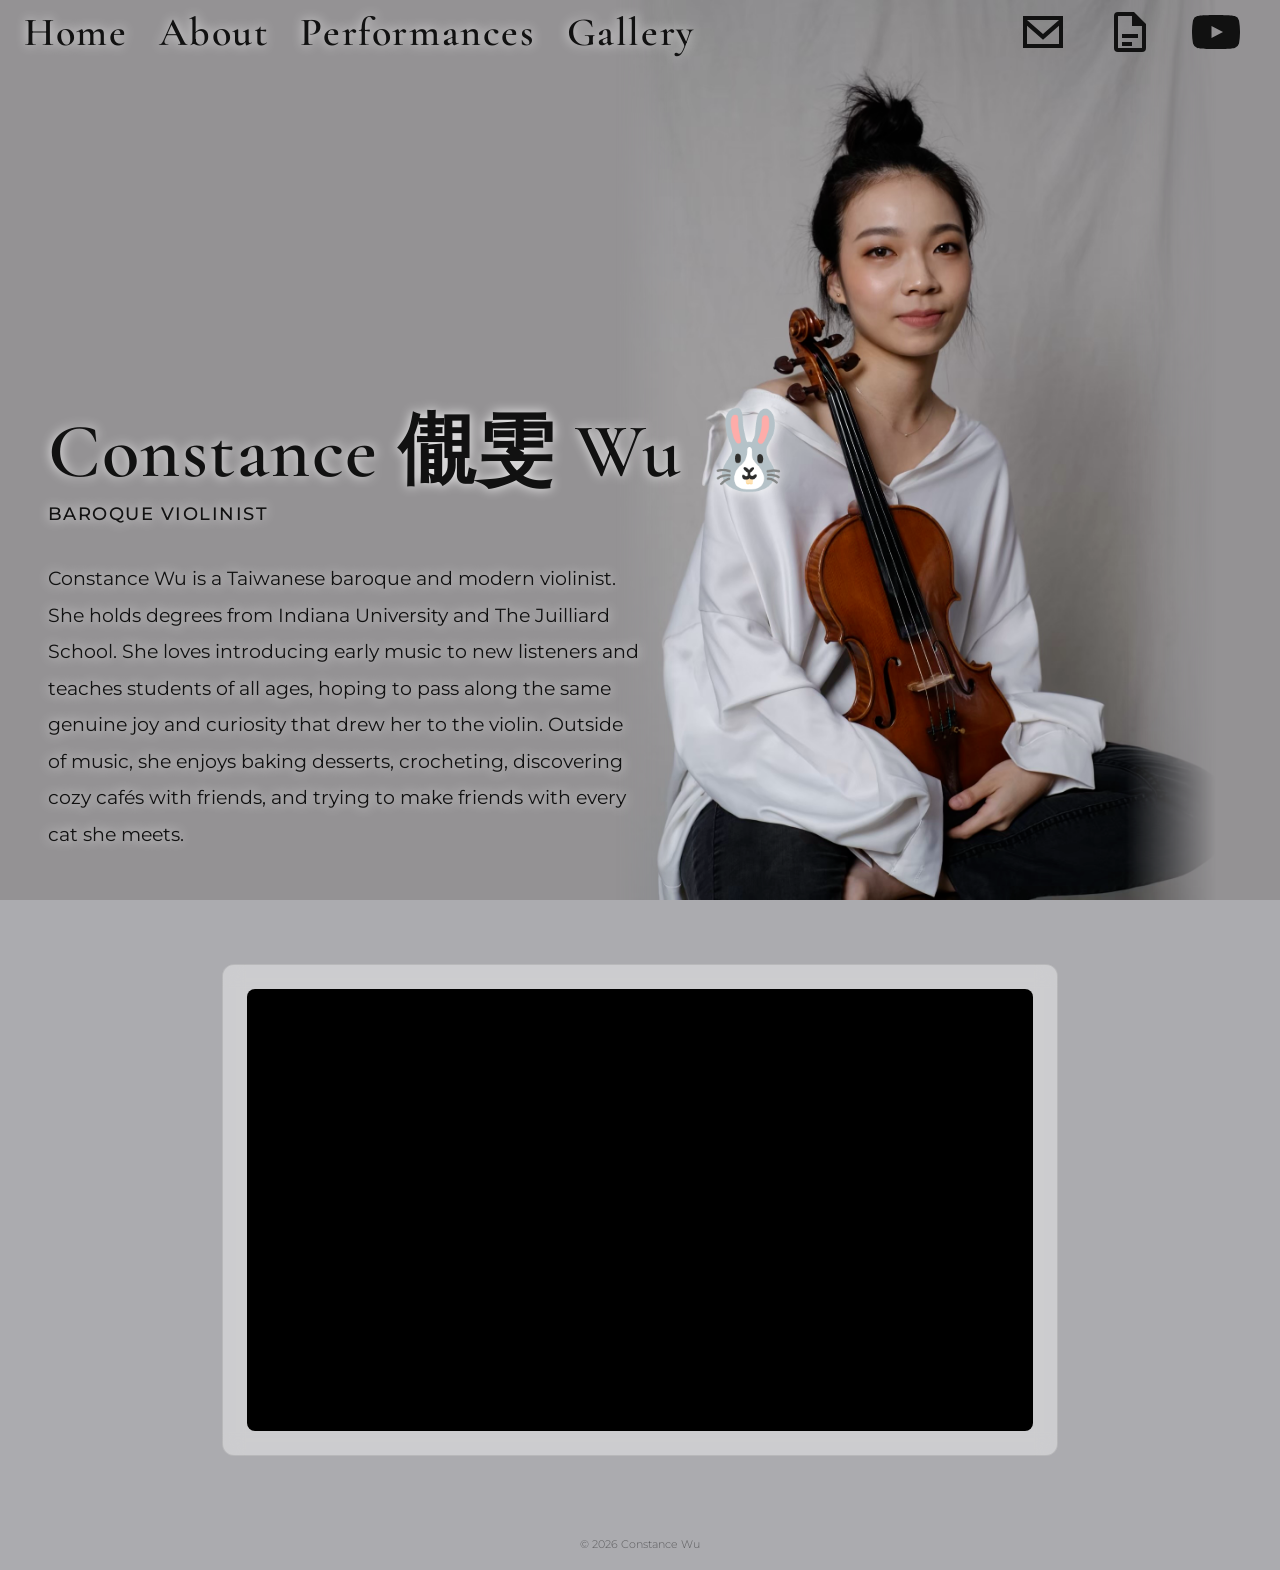
==== index.html @ 6d78ae78 "clear browser cache" ====
<!DOCTYPE html>
<html lang="en">
<head>
  <meta charset="UTF-8">
  <meta name="viewport" content="width=device-width, initial-scale=1.0">
  <title>Constance 儬雯 Wu — Violinist</title>
  <meta name="description" content="Constance Wu is a historical performance violinist specializing in baroque and early music.">
  <link href="https://fonts.googleapis.com/css2?family=Cormorant+Garamond:ital,wght@0,400;0,600;1,400&family=Montserrat:wght@300;400&display=swap" rel="stylesheet">
  <link rel="stylesheet" href="style.css?v=8">
</head>
<body>

  <!-- ── Top Bar ── -->
  <div class="topbar" id="topbar">
    <div class="topbar__nav">
      <a class="topbar__nav-link" href="index.html">Home</a>
      <a class="topbar__nav-link" href="about.html">About</a>
      <a class="topbar__nav-link" href="performances.html">Performances</a>
      <a class="topbar__nav-link" href="gallery.html">Gallery</a>
    </div>
    <button class="topbar__hamburger" id="hamburger" aria-label="Open menu">
      <span></span>
    </button>
    <div class="topbar__icons">
      <button class="topbar__icon" data-copy-email="constance@example.com" aria-label="Copy email" title="Copy email">
        <svg viewBox="0 0 24 24"><path d="M2 4h20v16H2V4zm2 2v.01L12 13l8-6.99V6H4zm0 2.83V18h16V8.83l-8 7-8-7z"/></svg>
      </button>
      <a class="topbar__icon" href="resume.pdf" target="_blank" rel="noopener" aria-label="Resume" title="Resume">
        <svg viewBox="0 0 24 24"><path d="M14 2H6a2 2 0 0 0-2 2v16a2 2 0 0 0 2 2h12a2 2 0 0 0 2-2V8l-6-6zm4 18H6V4h7v5h5v11zM8 13h8v2H8v-2zm0 4h5v2H8v-2z"/></svg>
      </a>
      <a class="topbar__icon" href="https://www.youtube.com/channel/UC7x-e4tsXM0dXBNv_wuoOEw" target="_blank" rel="noopener" aria-label="YouTube" title="YouTube">
        <svg viewBox="0 0 24 24"><path d="M23.5 6.19a3.02 3.02 0 0 0-2.12-2.14C19.5 3.5 12 3.5 12 3.5s-7.5 0-9.38.55A3.02 3.02 0 0 0 .5 6.19 31.7 31.7 0 0 0 0 12a31.7 31.7 0 0 0 .5 5.81 3.02 3.02 0 0 0 2.12 2.14c1.88.55 9.38.55 9.38.55s7.5 0 9.38-.55a3.02 3.02 0 0 0 2.12-2.14A31.7 31.7 0 0 0 24 12a31.7 31.7 0 0 0-.5-5.81zM9.75 15.02V8.98L15.5 12l-5.75 3.02z"/></svg>
      </a>
    </div>
  </div>

  <!-- ── Overlay Menu ── -->
  <nav class="overlay-menu" id="overlay-menu">
    <ul class="overlay-menu__nav">
      <li><a class="overlay-menu__link overlay-menu__link--active" href="index.html">Home</a></li>
      <li><a class="overlay-menu__link" href="about.html">About</a></li>
      <li><a class="overlay-menu__link" href="performances.html">Performances</a></li>
      <li><a class="overlay-menu__link" href="gallery.html">Gallery</a></li>
    </ul>
    <div class="overlay-menu__icons">
      <button class="overlay-menu__icon" data-copy-email="constance@example.com" aria-label="Copy email" title="Copy email">
        <svg viewBox="0 0 24 24"><path d="M2 4h20v16H2V4zm2 2v.01L12 13l8-6.99V6H4zm0 2.83V18h16V8.83l-8 7-8-7z"/></svg>
      </button>
      <a class="overlay-menu__icon" href="resume.pdf" target="_blank" rel="noopener" aria-label="Resume" title="Resume">
        <svg viewBox="0 0 24 24"><path d="M14 2H6a2 2 0 0 0-2 2v16a2 2 0 0 0 2 2h12a2 2 0 0 0 2-2V8l-6-6zm4 18H6V4h7v5h5v11zM8 13h8v2H8v-2zm0 4h5v2H8v-2z"/></svg>
      </a>
      <a class="overlay-menu__icon" href="https://www.youtube.com/channel/UC7x-e4tsXM0dXBNv_wuoOEw" target="_blank" rel="noopener" aria-label="YouTube" title="YouTube">
        <svg viewBox="0 0 24 24"><path d="M23.5 6.19a3.02 3.02 0 0 0-2.12-2.14C19.5 3.5 12 3.5 12 3.5s-7.5 0-9.38.55A3.02 3.02 0 0 0 .5 6.19 31.7 31.7 0 0 0 0 12a31.7 31.7 0 0 0 .5 5.81 3.02 3.02 0 0 0 2.12 2.14c1.88.55 9.38.55 9.38.55s7.5 0 9.38-.55a3.02 3.02 0 0 0 2.12-2.14A31.7 31.7 0 0 0 24 12a31.7 31.7 0 0 0-.5-5.81zM9.75 15.02V8.98L15.5 12l-5.75 3.02z"/></svg>
      </a>
    </div>
  </nav>

  <!-- ── Hero (image stays fixed, content scrolls over) ── -->
  <section class="hero hero--home" id="hero">
    <img class="hero__img hero__img--home" src="images/profile.PNG" alt="">
    <div class="hero__text">
      <h1 class="hero__name">Constance 儬雯 Wu 🐰</h1>
      <p class="hero__tagline">Baroque Violinist</p>
      <div class="bio-block bio-block--desktop">
        <p class="bio-block__text">
            Constance Wu is a Taiwanese baroque and modern violinist. She holds degrees from Indiana University and The Juilliard School. She loves introducing early music to new listeners and teaches students of all ages, hoping to pass along the same genuine joy and curiosity that drew her to the violin. Outside of music, she enjoys baking desserts, crocheting, discovering cozy cafés with friends, and trying to make friends with every cat she meets.
        </p>
      </div>
    </div>
  </section>

  <!-- ── Content panel (scrolls over fixed hero image) ── -->
  <div class="content-panel">
    <div class="content content--home">
      <div class="bio-block bio-block--mobile">
        <p class="bio-block__text">
            Constance Wu is a Taiwanese baroque and modern violinist. She holds degrees from Indiana University and The Juilliard School. She loves introducing early music to new listeners and teaches students of all ages, hoping to pass along the same genuine joy and curiosity that drew her to the violin. Outside of music, she enjoys baking desserts, crocheting, discovering cozy cafés with friends, and trying to make friends with every cat she meets.
        </p>
      </div>
      <div class="perf-card">
        <div class="perf-card__video">
          <iframe src="https://www.youtube-nocookie.com/embed/VZqaKk4O1pA?rel=0&modestbranding=1" title="Performance video"
            allow="accelerometer; autoplay; clipboard-write; encrypted-media; gyroscope; picture-in-picture; web-share"
            allowfullscreen loading="lazy"></iframe>
        </div>
      </div>
    </div>

    <footer class="site-footer">
      <p class="site-footer__copy">&copy; 2026 Constance Wu</p>
    </footer>
  </div>

  <!-- ── Copy toast ── -->
  <div class="copy-toast" id="copy-toast">Email copied!</div>

  <script src="script.js"></script>
</body>
</html>
---- style.css ----
/* ===== RESET & BASE ===== */
*,
*::before,
*::after {
  margin: 0;
  padding: 0;
  box-sizing: border-box;
}

:root {
  --text-primary: #111111;
  --text-secondary: #111111;
  --bg-page: #ababaf;
  --bg-hero: #ababaf;
  --glass-bg: rgba(255, 255, 255, 0.4);
  --glass-bg-heavy: rgba(255, 255, 255, 0.6);
  --glass-border: rgba(0, 0, 0, 0.1);
  --glass-border-hover: rgba(0, 0, 0, 0.2);
  --accent-subtle: rgba(0, 0, 0, 0.08);
  --radius: 8px;
  --radius-lg: 12px;
  --transition: 0.3s ease;
  --font-heading: 'Cormorant Garamond', serif;
  --font-body: 'Montserrat', sans-serif;
  --nav-height: 64px;
}

html {
  height: 100%;
  overscroll-behavior: none;
  scroll-behavior: smooth;
}

body {
  min-height: 100vh;
  font-family: var(--font-body);
  color: var(--text-primary);
  background-color: var(--bg-page);
  -webkit-font-smoothing: antialiased;
  -moz-osx-font-smoothing: grayscale;
  line-height: 1.6;
}

img {
  display: block;
  max-width: 100%;
}

a {
  color: inherit;
  text-decoration: none;
}

button {
  font-family: inherit;
}

/* ===== TOP BAR ===== */
.topbar {
  position: fixed;
  top: 0;
  left: 0;
  right: 0;
  z-index: 100;
  display: flex;
  align-items: center;
  justify-content: space-between;
  height: var(--nav-height);
  padding: 0 1.5rem;
  transition: background var(--transition), box-shadow var(--transition);
}

.topbar__nav {
  display: flex;
  gap: 2rem;
}

.topbar__nav-link {
  font-family: var(--font-heading);
  font-size: 2.5rem;
  font-weight: 600;
  letter-spacing: 0.04em;
  color: var(--text-secondary);
  position: relative;
  transition: color var(--transition);
  text-shadow: 0 0 12px rgba(255, 255, 255, 0.9);
}

.topbar__nav-link::after {
  content: '';
  position: absolute;
  bottom: 0;
  left: 50%;
  transform: translateX(-50%);
  width: 0;
  height: 1px;
  background-color: var(--text-primary);
  transition: width var(--transition);
}

.topbar__nav-link:hover {
  color: var(--text-primary);
}

.topbar__nav-link:hover::after {
  width: 100%;
}

/* Removed drop-shadow on icons/hamburger for light theme */

.topbar__hamburger {
  display: flex;
  align-items: center;
  justify-content: center;
  width: 52px;
  height: 52px;
  background: none;
  border: none;
  cursor: pointer;
  position: relative;
  z-index: 200;
}

.topbar__hamburger span,
.topbar__hamburger span::before,
.topbar__hamburger span::after {
  display: block;
  width: 26px;
  height: 1.5px;
  background: var(--text-primary);
  border-radius: 1px;
  transition: transform 0.3s ease, opacity 0.2s ease;
}

.topbar__hamburger span::before,
.topbar__hamburger span::after {
  content: '';
  position: absolute;
}

.topbar__hamburger span::before { transform: translateY(-9px); }
.topbar__hamburger span::after  { transform: translateY(9px); }

.topbar__hamburger.is-active span { background: transparent; }
.topbar__hamburger.is-active span::before {
  transform: rotate(45deg);
  background: var(--text-primary);
}
.topbar__hamburger.is-active span::after {
  transform: rotate(-45deg);
  background: var(--text-primary);
}

.topbar__icons {
  display: flex;
  align-items: center;
  gap: 0.4rem;
}

.topbar__icon {
  display: flex;
  align-items: center;
  justify-content: center;
  width: 80px;
  height: 80px;
  border-radius: 50%;
  transition: background var(--transition);
  color: var(--text-primary);
  background: none;
  border: none;
  cursor: pointer;
}

.topbar__icon:hover {
  background: var(--accent-subtle);
}

.topbar__icon svg {
  width: 48px;
  height: 48px;
  fill: currentColor;
}

/* ===== OVERLAY MENU ===== */
.overlay-menu {
  position: fixed;
  inset: 0;
  z-index: 150;
  display: flex;
  flex-direction: column;
  align-items: center;
  justify-content: center;
  background: rgba(0, 0, 0, 0.7);
  backdrop-filter: blur(6px);
  -webkit-backdrop-filter: blur(6px);
  opacity: 0;
  visibility: hidden;
  transition: opacity 0.35s ease, visibility 0.35s ease;
}

.overlay-menu.is-open {
  opacity: 1;
  visibility: visible;
}

.overlay-menu__nav {
  list-style: none;
  text-align: center;
  display: flex;
  flex-direction: column;
  gap: 2rem;
}

.overlay-menu__link {
  font-family: var(--font-heading);
  font-size: clamp(2rem, 5vw, 3.5rem);
  font-weight: 400;
  letter-spacing: 0.03em;
  color: rgba(255, 255, 255, 0.7);
  transition: color var(--transition), transform var(--transition);
  display: inline-block;
  position: relative;
}

.overlay-menu__link::after {
  content: '';
  position: absolute;
  bottom: 0;
  left: 50%;
  transform: translateX(-50%);
  width: 0;
  height: 2px;
  background-color: #ffffff;
  transition: width var(--transition);
}

.overlay-menu__link:hover {
  color: #ffffff;
  transform: scale(1.05);
}

.overlay-menu__link:hover::after {
  width: 100%;
}

.overlay-menu__icons {
  display: flex;
  justify-content: center;
  gap: 1.5rem;
  position: absolute;
  bottom: 2rem;
  width: 100%;
}

.overlay-menu__icon {
  display: flex;
  align-items: center;
  justify-content: center;
  width: 60px;
  height: 60px;
  border-radius: 50%;
  transition: background var(--transition);
  color: rgba(255, 255, 255, 0.7);
  background: none;
  border: none;
}

.overlay-menu__icon:hover {
  color: #fff;
  background: rgba(255, 255, 255, 0.1);
}

.overlay-menu__icon svg {
  width: 36px;
  height: 36px;
  fill: currentColor;
}

/* ===== HERO (homepage) ===== */
.hero {
  position: relative;
  width: 100%;
  height: 100vh;
  height: 100dvh;
}

/* Removed top gradient */

/* Solid grey background behind images */
.hero::after {
  content: '';
  position: fixed;
  inset: 0;
  background-color: var(--bg-hero);
  z-index: -3;
  pointer-events: none;
}

#hero::after {
  background-color: #949294;
}

/* Fixed background image element */
.hero__img {
  position: fixed;
  top: 0;
  height: 100vh;
  height: 100dvh;
  width: auto;
  max-width: none; /* Prevents global img reset from distorting aspect ratio */
  z-index: -2;
  pointer-events: none;
  -webkit-mask-image: linear-gradient(to right, transparent 0%, black 10%, black 85%, transparent 100%);
  mask-image: linear-gradient(to right, transparent 0%, black 10%, black 85%, transparent 100%);
}

.hero__img--home {
  right: 5vw; /* Positioned near right edge */
}

.hero__img--about {
  left: 14.6vw; /* Golden ratio step from the left edge */
}

.hero__text {
  position: absolute;
  bottom: 3rem;
  left: 3rem;
  right: 3rem;
  z-index: 10;
}

.hero__name {
  font-family: var(--font-heading);
  font-size: clamp(2.5rem, 6vw, 5rem);
  font-weight: 600;
  line-height: 1.05;
  letter-spacing: 0.02em;
  text-shadow: 0 0 12px rgba(255, 255, 255, 0.9);
}

.hero__name--about {
  font-size: clamp(3.5rem, 8vw, 7rem);
}

.hero__name {
  margin-bottom: 0.4rem;
}

.hero__tagline {
  font-family: var(--font-body);
  font-size: clamp(0.9rem, 1.8vw, 1.15rem);
  font-weight: 500;
  color: var(--text-secondary);
  letter-spacing: 0.08em;
  text-transform: uppercase;
  text-shadow: 0 0 12px rgba(255, 255, 255, 0.9);
}

/* ===== CONTENT PANEL ===== */
.content-panel {
  position: relative;
  background: transparent;
  padding-top: 4rem; /* Spacing before content starts */
}

.content {
  max-width: 900px;
  margin: 0 auto;
  padding: 0 2rem 4rem;
}

.content--wide {
  max-width: 1200px;
}

/* ===== BIO BLOCK (homepage) ===== */
.bio-block {
  margin-bottom: 5rem;
}

.bio-block__text {
  font-size: 1.2rem;
  line-height: 1.9;
  color: var(--text-primary);
  font-weight: 400;
  text-align: center;
  max-width: 800px;
  margin: 0 auto;
  text-shadow: 0 0 12px rgba(255, 255, 255, 0.9);
}

.bio-block--desktop {
  margin-bottom: 0;
  margin-top: 2rem;
}

.bio-block--desktop .bio-block__text {
  text-align: left;
  max-width: 50%;
  margin: 0;
}

/* ===== NAV TILES (homepage) ===== */
.nav-tiles {
  display: flex;
  flex-direction: column;
  align-items: center;
  gap: 2rem;
}

@media (min-width: 768px) {
  .nav-tiles {
    flex-direction: row;
    justify-content: center;
    gap: 4rem;
  }
}

.nav-tile {
  background: none;
  border: none;
  padding: 0.5rem 1rem;
  font-family: var(--font-heading);
  font-size: 2rem;
  font-weight: 600;
  letter-spacing: 0.04em;
  color: var(--text-secondary);
  position: relative;
  transition: color var(--transition);
  text-shadow: 0 0 12px rgba(255, 255, 255, 0.9);
}

.nav-tile::after {
  content: '';
  position: absolute;
  bottom: 0;
  left: 50%;
  transform: translateX(-50%);
  width: 0;
  height: 1px;
  background-color: var(--text-primary);
  transition: width var(--transition);
}

.nav-tile:hover {
  color: var(--text-primary);
}

.nav-tile:hover::after {
  width: 100%;
}

/* ===== ABOUT PAGE ===== */
.about-content {
  max-width: 720px;
  margin: 0 auto;
  padding: 0 2rem 4rem;
}

.about-content p {
  font-size: 1.15rem;
  line-height: 1.9;
  color: var(--text-primary);
  font-weight: 400;
  margin-bottom: 2rem;
  text-shadow: 0 0 12px rgba(255, 255, 255, 0.9);
}

.about-content p:last-child {
  margin-bottom: 0;
}

/* ===== PERFORMANCES PAGE ===== */
.bg-solid {
  position: fixed;
  inset: 0;
  background-color: var(--bg-hero);
  z-index: -3;
  pointer-events: none;
}

.hero__img--performances {
  left: 0;
}

.performances-header {
  text-align: center;
  padding: 6rem 2rem 2rem;
}

.performances-header h1 {
  font-family: var(--font-heading);
  font-size: clamp(2rem, 4vw, 3rem);
  font-weight: 600;
  letter-spacing: 0.02em;
  text-shadow: 0 0 12px rgba(255, 255, 255, 0.9);
}

.performances-list {
  max-width: 800px;
  margin: 0 auto;
  padding: 2rem 2rem 4rem;
  display: flex;
  flex-direction: column;
  gap: 2.5rem;
}

.perf-card {
  background: var(--glass-bg);
  backdrop-filter: blur(10px);
  -webkit-backdrop-filter: blur(10px);
  border: 1px solid var(--glass-border);
  border-radius: var(--radius-lg);
  padding: 1.5rem;
}

.perf-card__title {
  font-family: var(--font-heading);
  font-size: 1.35rem;
  color: var(--text-secondary);
  text-align: center;
  margin-bottom: 1rem;
}

.perf-card__video {
  position: relative;
  padding-bottom: 56.25%;
  height: 0;
  overflow: hidden;
  border-radius: var(--radius);
  background: #000;
}

.perf-card__video iframe {
  position: absolute;
  top: 0;
  left: 0;
  width: 100%;
  height: 100%;
  border: 0;
}

/* ===== GALLERY PAGE ===== */
.gallery-header {
  text-align: center;
  padding: 6rem 2rem 2rem;
}

.gallery-header h1 {
  font-family: var(--font-heading);
  font-size: clamp(2rem, 4vw, 3rem);
  font-weight: 600;
  letter-spacing: 0.02em;
  text-shadow: 0 0 12px rgba(255, 255, 255, 0.9);
}

.gallery-masonry {
  columns: 3 280px;
  column-gap: 1rem;
  padding: 2rem 2rem 4rem;
  max-width: 1200px;
  margin: 0 auto;
}

.gallery-masonry img {
  width: 100%;
  margin-bottom: 1rem;
  border-radius: var(--radius);
  break-inside: avoid;
  cursor: pointer;
  transition: transform var(--transition), opacity var(--transition);
}

.gallery-masonry img:hover {
  transform: scale(1.02);
  opacity: 0.9;
}

/* ===== LIGHTBOX ===== */
.lightbox {
  position: fixed;
  inset: 0;
  z-index: 500;
  display: flex;
  align-items: center;
  justify-content: center;
  background: rgba(0, 0, 0, 0.92);
  backdrop-filter: blur(8px);
  -webkit-backdrop-filter: blur(8px);
  opacity: 0;
  visibility: hidden;
  transition: opacity 0.3s ease, visibility 0.3s ease;
  cursor: pointer;
}

.lightbox.is-open {
  opacity: 1;
  visibility: visible;
}

.lightbox__img {
  max-width: 90vw;
  max-height: 90vh;
  object-fit: contain;
  border-radius: 4px;
  cursor: default;
  transform: scale(0.95);
  transition: transform 0.3s ease;
}

.lightbox.is-open .lightbox__img {
  transform: scale(1);
}

/* ===== COPY TOAST ===== */
.copy-toast {
  position: fixed;
  bottom: 2rem;
  left: 50%;
  transform: translateX(-50%) translateY(16px);
  background: rgba(255, 255, 255, 0.12);
  backdrop-filter: blur(12px);
  -webkit-backdrop-filter: blur(12px);
  border: 1px solid var(--glass-border);
  color: var(--text-primary);
  padding: 0.7rem 1.5rem;
  border-radius: 30px;
  font-size: 0.85rem;
  font-weight: 400;
  letter-spacing: 0.03em;
  opacity: 0;
  visibility: hidden;
  transition: opacity 0.3s ease, transform 0.3s ease, visibility 0.3s ease;
  z-index: 600;
  pointer-events: none;
}

.copy-toast.is-visible {
  opacity: 1;
  visibility: visible;
  transform: translateX(-50%) translateY(0);
}

/* ===== FOOTER (minimal) ===== */
.site-footer {
  text-align: center;
  padding: 1rem 2rem;
}

.site-footer__copy {
  font-size: 0.7rem;
  color: var(--text-secondary);
  font-weight: 300;
  opacity: 0.5;
}

/* ===== RESPONSIVE ===== */
@media (min-width: 769px) and (orientation: landscape) {
  .topbar__hamburger {
    display: none;
  }
  .overlay-menu__icons {
    display: none;
  }
  .bio-block--mobile {
    display: none;
  }
  /* For desktop, keep hero text at the bottom naturally */
  .hero--home .hero__text {
    bottom: 3rem;
    top: auto;
  }
}

@media (max-width: 768px), (orientation: portrait) {
  .hero {
    height: 100vh;
    height: 100dvh;
  }

  .hero__bg {
    background-size: 100% auto; /* fit to width on mobile */
    background-position: center top;
  }

  .hero__text {
    bottom: auto;
    top: 15%;
    left: 1.5rem;
    right: 1.5rem;
  }

  .hero__name {
    font-size: clamp(2.2rem, 5.5vw, 5rem);
  }

  .hero__name--about {
    font-size: clamp(4rem, 8vw, 6rem);
  }

  .content {
    padding: 0 1.25rem 3rem;
  }

  .bio-block {
    margin-bottom: 4rem;
  }

  .nav-tiles {
    gap: 1.5rem;
  }

  .nav-tile {
    padding: 0.5rem;
    font-size: 1.75rem;
  }

  .hero__img--home,
  .hero__img--about,
  .hero__img--performances {
    right: 50%;
    left: auto;
    transform: translateX(50%);
  }

  .about-content {
    padding: 0 1.25rem 3rem;
  }

  .performances-header {
    padding: 5rem 1.25rem 1.5rem;
  }

  .performances-list {
    padding: 1.5rem 1.25rem 3rem;
    gap: 2rem;
  }

  .gallery-header {
    padding: 5rem 1.25rem 1.5rem;
  }

  .gallery-masonry {
    columns: 2 160px;
    padding: 1.5rem 1.25rem 3rem;
    column-gap: 0.75rem;
  }

  .gallery-masonry img {
    margin-bottom: 0.75rem;
  }

  .performances-header {
    height: 100vh;
    height: 100dvh;
    padding-top: 10vh;
  }

  .performances-header h1,
  .gallery-header h1 {
    font-size: clamp(4rem, 8vw, 6rem);
  }

  .topbar__nav {
    display: none;
  }
  
  .topbar__icons {
    display: none;
  }

  .bio-block--desktop {
    display: none;
  }
}

@media (max-width: 480px) {
  .gallery-masonry {
    columns: 1;
  }

  .topbar__icon {
    width: 60px;
    height: 60px;
  }

  .topbar__icon svg {
    width: 36px;
    height: 36px;
  }
}
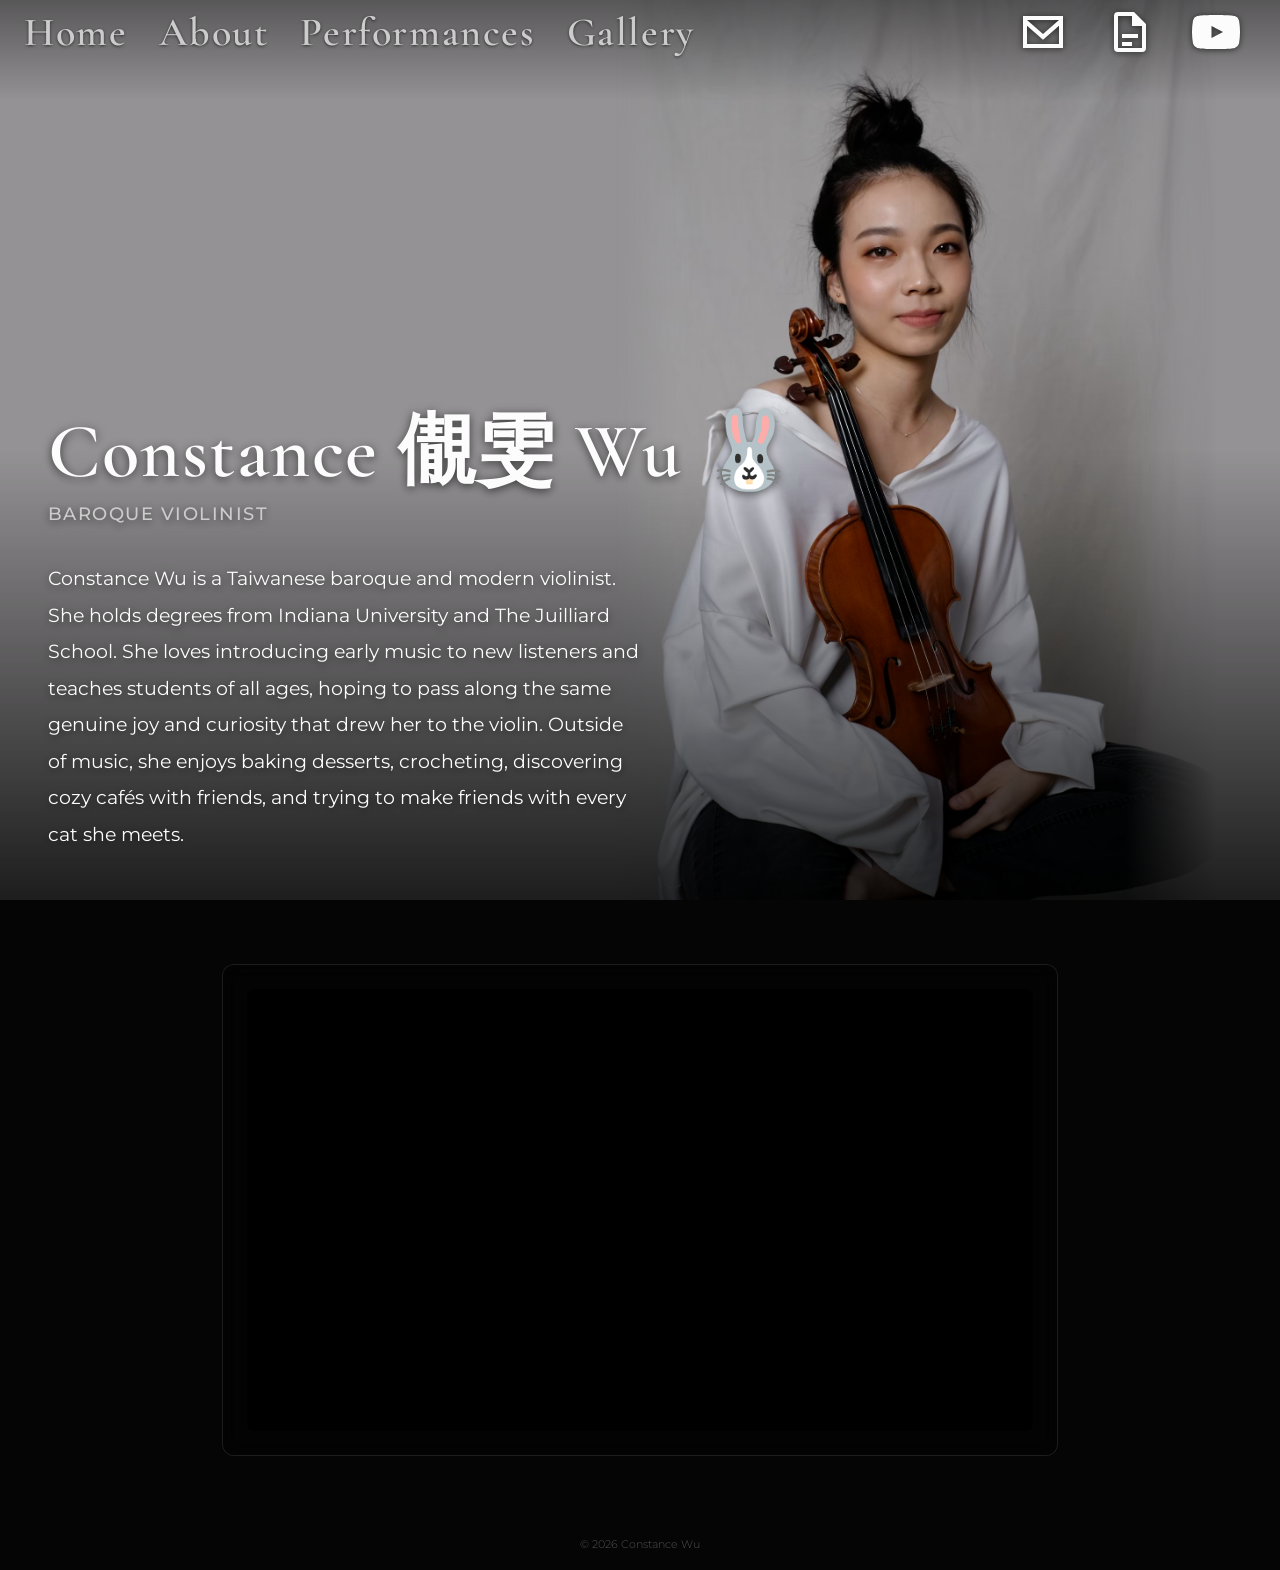
==== commit 8accd84d: "Update index.html" ====
--- a/index.html
+++ b/index.html
@@ -2,11 +2,11 @@
 <html lang="en">
 <head>
   <meta charset="UTF-8">
-  <meta name="viewport" content="width=device-width, initial-scale=1.0">
+  <meta name="viewport" content="width=device-width, initial-scale=1.0, viewport-fit=cover">
   <title>Constance 儬雯 Wu — Violinist</title>
   <meta name="description" content="Constance Wu is a historical performance violinist specializing in baroque and early music.">
   <link href="https://fonts.googleapis.com/css2?family=Cormorant+Garamond:ital,wght@0,400;0,600;1,400&family=Montserrat:wght@300;400&display=swap" rel="stylesheet">
-  <link rel="stylesheet" href="style.css?v=8">
+  <link rel="stylesheet" href="style.css?v=10">
 </head>
 <body>
 
@@ -22,7 +22,7 @@
       <span></span>
     </button>
     <div class="topbar__icons">
-      <button class="topbar__icon" data-copy-email="constance@example.com" aria-label="Copy email" title="Copy email">
+      <button class="topbar__icon" data-copy-email="constancewuviolin@gmail.com" aria-label="Copy email" title="Copy email">
         <svg viewBox="0 0 24 24"><path d="M2 4h20v16H2V4zm2 2v.01L12 13l8-6.99V6H4zm0 2.83V18h16V8.83l-8 7-8-7z"/></svg>
       </button>
       <a class="topbar__icon" href="resume.pdf" target="_blank" rel="noopener" aria-label="Resume" title="Resume">
@@ -43,7 +43,7 @@
       <li><a class="overlay-menu__link" href="gallery.html">Gallery</a></li>
     </ul>
     <div class="overlay-menu__icons">
-      <button class="overlay-menu__icon" data-copy-email="constance@example.com" aria-label="Copy email" title="Copy email">
+      <button class="overlay-menu__icon" data-copy-email="constancewuviolin@gmail.com" aria-label="Copy email" title="Copy email">
         <svg viewBox="0 0 24 24"><path d="M2 4h20v16H2V4zm2 2v.01L12 13l8-6.99V6H4zm0 2.83V18h16V8.83l-8 7-8-7z"/></svg>
       </button>
       <a class="overlay-menu__icon" href="resume.pdf" target="_blank" rel="noopener" aria-label="Resume" title="Resume">
@@ -59,6 +59,7 @@
   <section class="hero hero--home" id="hero">
     <img class="hero__img hero__img--home" src="images/profile.PNG" alt="">
     <div class="hero__text">
+      <!-- <h1 class="hero__name">Constance 儬雯 Wu 🐰</h1> -->
       <h1 class="hero__name">Constance 儬雯 Wu 🐰</h1>
       <p class="hero__tagline">Baroque Violinist</p>
       <div class="bio-block bio-block--desktop">
@@ -96,4 +97,4 @@
 
   <script src="script.js"></script>
 </body>
-</html>+</html>
--- a/style.css
+++ b/style.css
@@ -8,15 +8,16 @@
 }
 
 :root {
-  --text-primary: #111111;
-  --text-secondary: #111111;
-  --bg-page: #ababaf;
+  --text-primary: #fcfcfc;
+  --text-secondary: #cccccc;
+  --text-muted: #999999;
+  --bg-page: #1a1a1e;
   --bg-hero: #ababaf;
-  --glass-bg: rgba(255, 255, 255, 0.4);
-  --glass-bg-heavy: rgba(255, 255, 255, 0.6);
-  --glass-border: rgba(0, 0, 0, 0.1);
-  --glass-border-hover: rgba(0, 0, 0, 0.2);
-  --accent-subtle: rgba(0, 0, 0, 0.08);
+  --glass-bg: rgba(0, 0, 0, 0.4);
+  --glass-bg-heavy: rgba(0, 0, 0, 0.6);
+  --glass-border: rgba(255, 255, 255, 0.1);
+  --glass-border-hover: rgba(255, 255, 255, 0.2);
+  --accent-subtle: rgba(255, 255, 255, 0.08);
   --radius: 8px;
   --radius-lg: 12px;
   --transition: 0.3s ease;
@@ -65,9 +66,16 @@
   display: flex;
   align-items: center;
   justify-content: space-between;
-  height: var(--nav-height);
-  padding: 0 1.5rem;
+  height: calc(var(--nav-height) + env(safe-area-inset-top));
+  padding: env(safe-area-inset-top) 1.5rem 0 1.5rem;
   transition: background var(--transition), box-shadow var(--transition);
+}
+
+.topbar--scrolled {
+  background: var(--glass-bg-heavy);
+  backdrop-filter: blur(12px);
+  -webkit-backdrop-filter: blur(12px);
+  box-shadow: 0 1px 0 var(--glass-border);
 }
 
 .topbar__nav {
@@ -83,7 +91,7 @@
   color: var(--text-secondary);
   position: relative;
   transition: color var(--transition);
-  text-shadow: 0 0 12px rgba(255, 255, 255, 0.9);
+  text-shadow: 0 1px 3px rgba(0, 0, 0, 0.6);
 }
 
 .topbar__nav-link::after {
@@ -106,7 +114,15 @@
   width: 100%;
 }
 
-/* Removed drop-shadow on icons/hamburger for light theme */
+/* Drop-shadow on icons/hamburger when over hero (no glass bg) */
+.topbar:not(.topbar--scrolled) .topbar__icon svg {
+  filter: drop-shadow(0 1px 3px rgba(0, 0, 0, 0.6));
+}
+.topbar:not(.topbar--scrolled) .topbar__hamburger span,
+.topbar:not(.topbar--scrolled) .topbar__hamburger span::before,
+.topbar:not(.topbar--scrolled) .topbar__hamburger span::after {
+  filter: drop-shadow(0 1px 3px rgba(0, 0, 0, 0.6));
+}
 
 .topbar__hamburger {
   display: flex;
@@ -216,7 +232,7 @@
   font-size: clamp(2rem, 5vw, 3.5rem);
   font-weight: 400;
   letter-spacing: 0.03em;
-  color: rgba(255, 255, 255, 0.7);
+  color: var(--text-secondary);
   transition: color var(--transition), transform var(--transition);
   display: inline-block;
   position: relative;
@@ -230,12 +246,12 @@
   transform: translateX(-50%);
   width: 0;
   height: 2px;
-  background-color: #ffffff;
+  background-color: var(--text-primary);
   transition: width var(--transition);
 }
 
 .overlay-menu__link:hover {
-  color: #ffffff;
+  color: var(--text-primary);
   transform: scale(1.05);
 }
 
@@ -248,7 +264,7 @@
   justify-content: center;
   gap: 1.5rem;
   position: absolute;
-  bottom: 2rem;
+  bottom: calc(2rem + env(safe-area-inset-bottom));
   width: 100%;
 }
 
@@ -281,10 +297,20 @@
   position: relative;
   width: 100%;
   height: 100vh;
-  height: 100dvh;
-}
-
-/* Removed top gradient */
+}
+
+/* Top gradient for topbar icon visibility */
+.hero::before {
+  content: '';
+  position: fixed;
+  top: 0;
+  left: 0;
+  right: 0;
+  height: 100px;
+  background: linear-gradient(to bottom, rgba(0, 0, 0, 0.4) 0%, transparent 100%);
+  z-index: -1;
+  pointer-events: none;
+}
 
 /* Solid grey background behind images */
 .hero::after {
@@ -305,7 +331,6 @@
   position: fixed;
   top: 0;
   height: 100vh;
-  height: 100dvh;
   width: auto;
   max-width: none; /* Prevents global img reset from distorting aspect ratio */
   z-index: -2;
@@ -336,7 +361,7 @@
   font-weight: 600;
   line-height: 1.05;
   letter-spacing: 0.02em;
-  text-shadow: 0 0 12px rgba(255, 255, 255, 0.9);
+  text-shadow: 0 2px 10px rgba(0, 0, 0, 0.6);
 }
 
 .hero__name--about {
@@ -354,14 +379,27 @@
   color: var(--text-secondary);
   letter-spacing: 0.08em;
   text-transform: uppercase;
-  text-shadow: 0 0 12px rgba(255, 255, 255, 0.9);
-}
-
-/* ===== CONTENT PANEL ===== */
+  text-shadow: 0 2px 10px rgba(0, 0, 0, 0.6);
+}
+
+/* ===== CONTENT PANEL (seamless gradient patch) ===== */
 .content-panel {
   position: relative;
-  background: transparent;
+  background: rgba(0, 0, 0, 0.8);
   padding-top: 4rem; /* Spacing before content starts */
+}
+
+/* The scrollable gradient that fades into the solid patch */
+.content-panel::before {
+  content: '';
+  position: absolute;
+  bottom: 100%; /* Sits exactly on top of the content panel */
+  left: 0;
+  right: 0;
+  height: 50vh;
+  background: linear-gradient(to bottom, transparent 0%, rgba(0, 0, 0, 0.8) 100%);
+  pointer-events: none;
+  z-index: -1;
 }
 
 .content {
@@ -387,7 +425,7 @@
   text-align: center;
   max-width: 800px;
   margin: 0 auto;
-  text-shadow: 0 0 12px rgba(255, 255, 255, 0.9);
+  text-shadow: 0 2px 10px rgba(0, 0, 0, 0.6);
 }
 
 .bio-block--desktop {
@@ -428,7 +466,7 @@
   color: var(--text-secondary);
   position: relative;
   transition: color var(--transition);
-  text-shadow: 0 0 12px rgba(255, 255, 255, 0.9);
+  text-shadow: 0 2px 10px rgba(0, 0, 0, 0.6);
 }
 
 .nav-tile::after {
@@ -464,7 +502,7 @@
   color: var(--text-primary);
   font-weight: 400;
   margin-bottom: 2rem;
-  text-shadow: 0 0 12px rgba(255, 255, 255, 0.9);
+  text-shadow: 0 2px 10px rgba(0, 0, 0, 0.6);
 }
 
 .about-content p:last-child {
@@ -480,6 +518,17 @@
   pointer-events: none;
 }
 
+.bg-gradient-top {
+  position: absolute;
+  top: 0;
+  left: 0;
+  right: 0;
+  height: 30vh;
+  background: linear-gradient(to bottom, rgba(0, 0, 0, 0.9) 0%, transparent 100%);
+  z-index: -1;
+  pointer-events: none;
+}
+
 .hero__img--performances {
   left: 0;
 }
@@ -494,7 +543,7 @@
   font-size: clamp(2rem, 4vw, 3rem);
   font-weight: 600;
   letter-spacing: 0.02em;
-  text-shadow: 0 0 12px rgba(255, 255, 255, 0.9);
+  text-shadow: 0 2px 10px rgba(0, 0, 0, 0.6);
 }
 
 .performances-list {
@@ -552,7 +601,7 @@
   font-size: clamp(2rem, 4vw, 3rem);
   font-weight: 600;
   letter-spacing: 0.02em;
-  text-shadow: 0 0 12px rgba(255, 255, 255, 0.9);
+  text-shadow: 0 2px 10px rgba(0, 0, 0, 0.6);
 }
 
 .gallery-masonry {
@@ -645,12 +694,12 @@
 /* ===== FOOTER (minimal) ===== */
 .site-footer {
   text-align: center;
-  padding: 1rem 2rem;
+  padding: 1rem 2rem calc(1rem + env(safe-area-inset-bottom)) 2rem;
 }
 
 .site-footer__copy {
   font-size: 0.7rem;
-  color: var(--text-secondary);
+  color: var(--text-muted);
   font-weight: 300;
   opacity: 0.5;
 }
@@ -676,7 +725,6 @@
 @media (max-width: 768px), (orientation: portrait) {
   .hero {
     height: 100vh;
-    height: 100dvh;
   }
 
   .hero__bg {
@@ -686,13 +734,18 @@
 
   .hero__text {
     bottom: auto;
-    top: 15%;
+    top: 50%;
+    transform: translateY(-50%);
     left: 1.5rem;
     right: 1.5rem;
   }
 
   .hero__name {
-    font-size: clamp(2.2rem, 5.5vw, 5rem);
+    font-size: clamp(3.2rem, 7vw, 5rem);
+  }
+
+  .hero__tagline {
+    font-size: clamp(1.2rem, 3vw, 2rem);
   }
 
   .hero__name--about {
@@ -753,11 +806,13 @@
 
   .performances-header {
     height: 100vh;
-    height: 100dvh;
     padding-top: 10vh;
   }
 
-  .performances-header h1,
+  .performances-header h1 {
+    font-size: clamp(3.5rem, 9vw, 6rem);
+  }
+
   .gallery-header h1 {
     font-size: clamp(4rem, 8vw, 6rem);
   }
@@ -765,7 +820,7 @@
   .topbar__nav {
     display: none;
   }
-  
+
   .topbar__icons {
     display: none;
   }
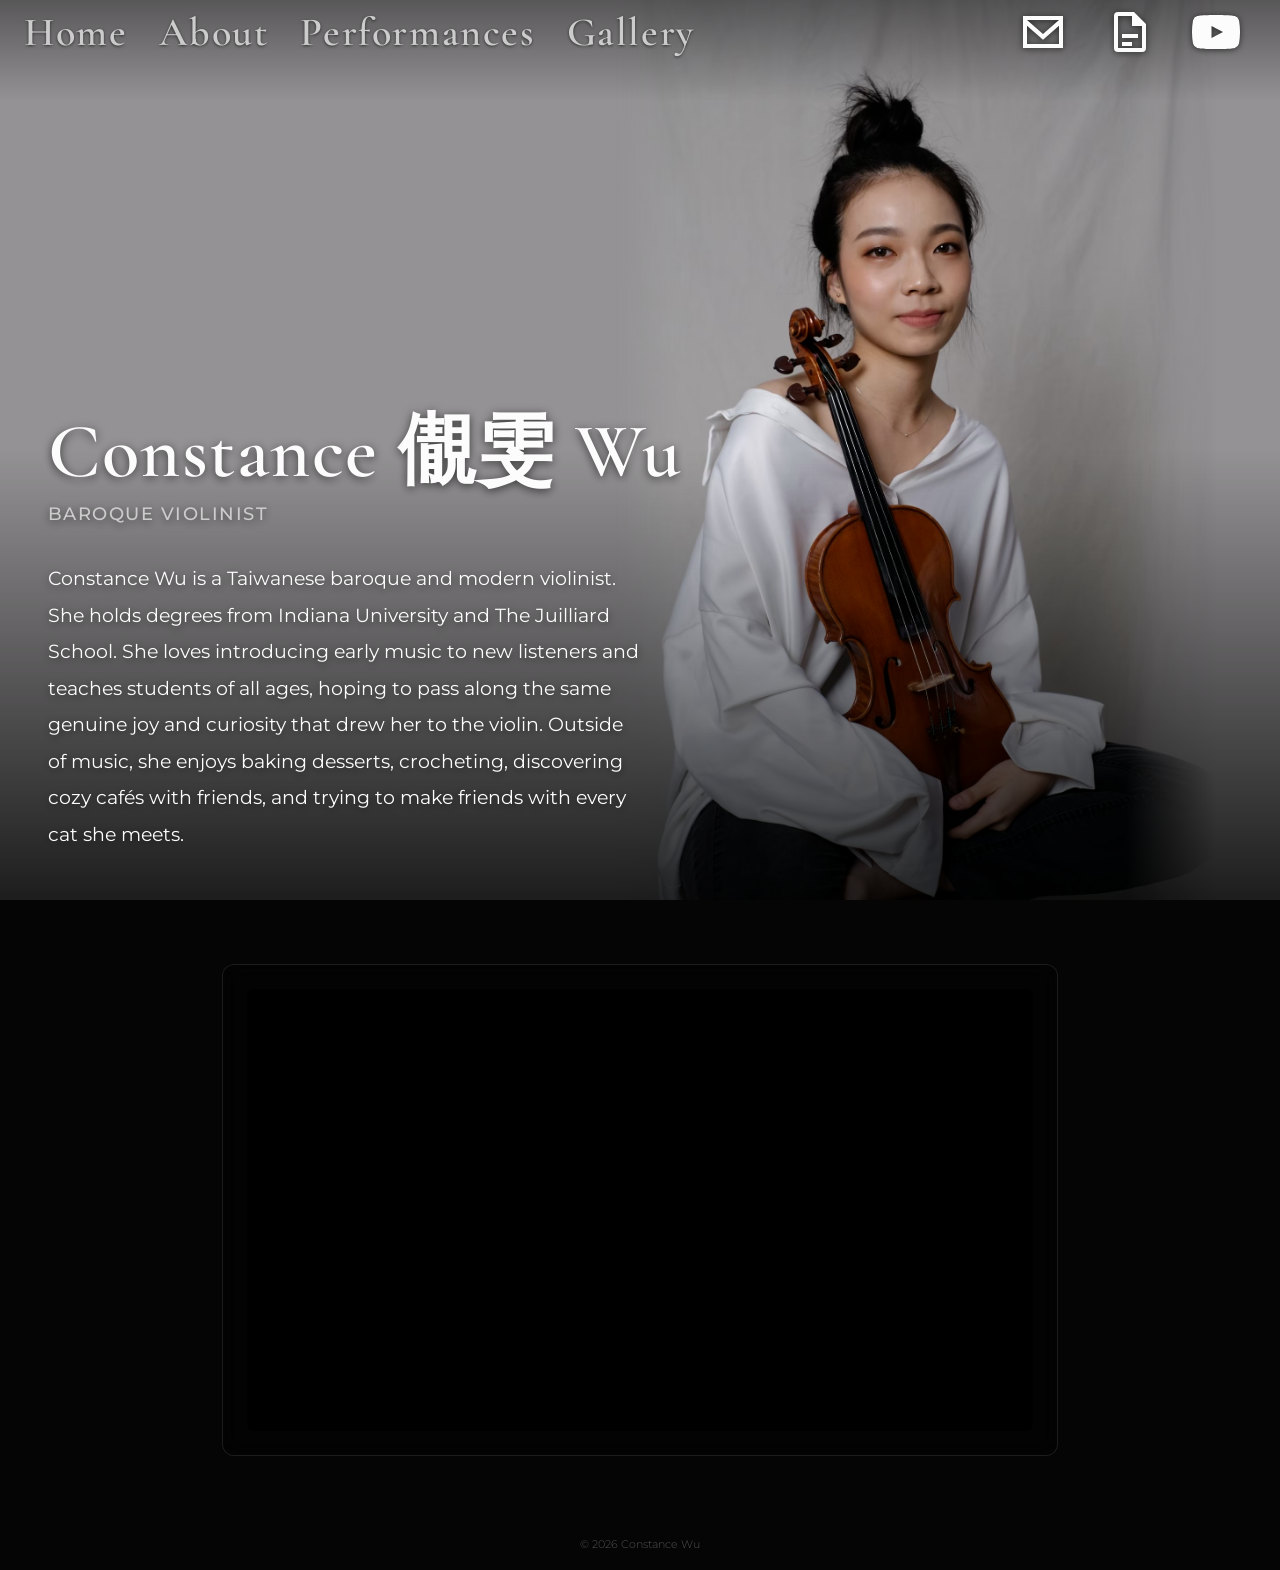
==== commit 7a34e606: "Update index.html" ====
--- a/index.html
+++ b/index.html
@@ -60,7 +60,7 @@
     <img class="hero__img hero__img--home" src="images/profile.PNG" alt="">
     <div class="hero__text">
       <!-- <h1 class="hero__name">Constance 儬雯 Wu 🐰</h1> -->
-      <h1 class="hero__name">Constance 儬雯 Wu 🐰</h1>
+      <h1 class="hero__name">Constance 儬雯 Wu</h1>
       <p class="hero__tagline">Baroque Violinist</p>
       <div class="bio-block bio-block--desktop">
         <p class="bio-block__text">
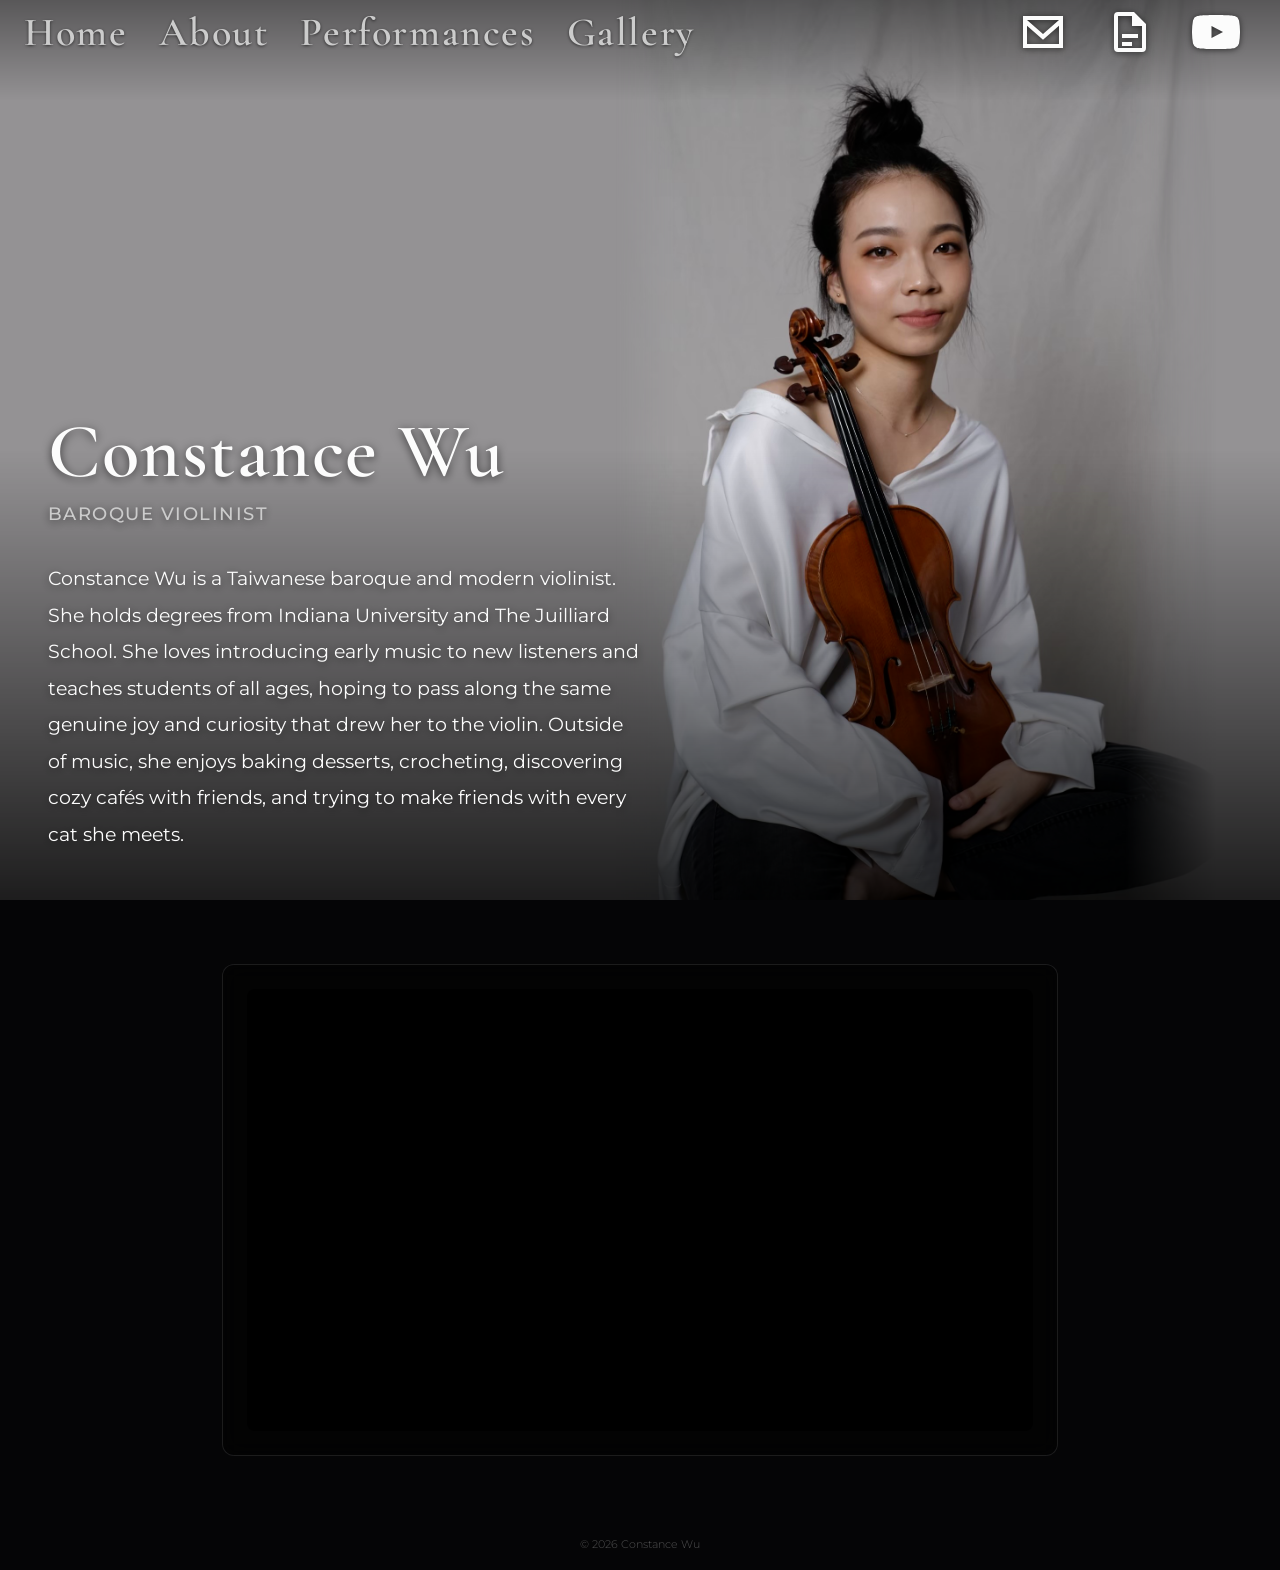
==== commit 6e987581: "Update index.html" ====
--- a/index.html
+++ b/index.html
@@ -3,7 +3,8 @@
 <head>
   <meta charset="UTF-8">
   <meta name="viewport" content="width=device-width, initial-scale=1.0, viewport-fit=cover">
-  <title>Constance 儬雯 Wu — Violinist</title>
+  <!-- <title>Constance 儬雯 Wu — Baroque Violinist</title> -->
+  <title>Constance Wu — Baroque Violinist</title>
   <meta name="description" content="Constance Wu is a historical performance violinist specializing in baroque and early music.">
   <link href="https://fonts.googleapis.com/css2?family=Cormorant+Garamond:ital,wght@0,400;0,600;1,400&family=Montserrat:wght@300;400&display=swap" rel="stylesheet">
   <link rel="stylesheet" href="style.css?v=10">
@@ -60,7 +61,7 @@
     <img class="hero__img hero__img--home" src="images/profile.PNG" alt="">
     <div class="hero__text">
       <!-- <h1 class="hero__name">Constance 儬雯 Wu 🐰</h1> -->
-      <h1 class="hero__name">Constance 儬雯 Wu</h1>
+      <h1 class="hero__name">Constance Wu</h1>
       <p class="hero__tagline">Baroque Violinist</p>
       <div class="bio-block bio-block--desktop">
         <p class="bio-block__text">
